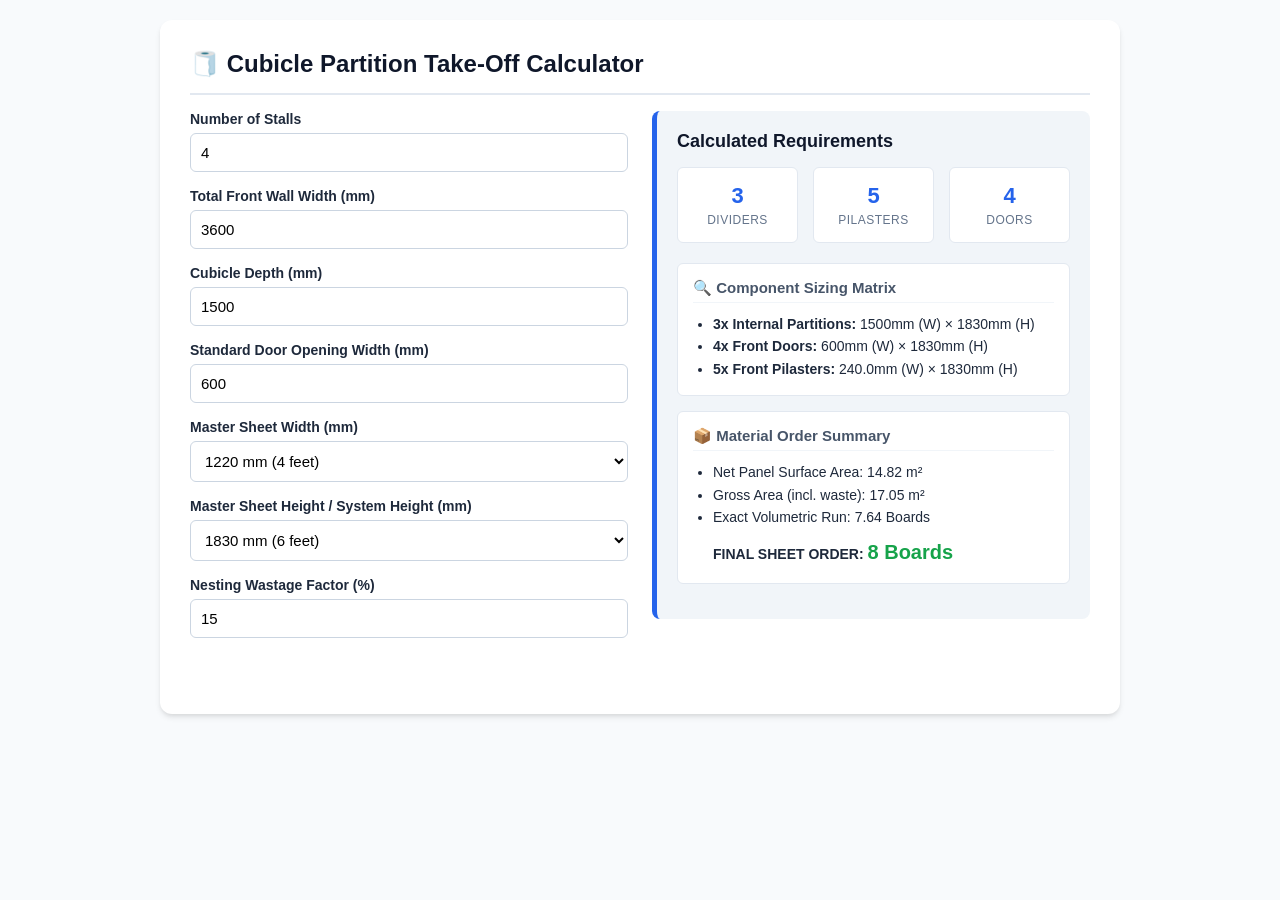
==== calculate.html @ b40cb9f7 "swp37" ====
<!DOCTYPE html>
<html lang="en">
<head>
    <meta charset="UTF-8">
    <meta name="viewport" content="width=device-width, initial-scale=1.0">
    <title>Toilet Cubicle Partition Calculator</title>
    <style>
        :root {
            --primary: #2563eb;
            --primary-hover: #1d4ed8;
            --bg-main: #f8fafc;
            --bg-card: #ffffff;
            --text-dark: #1e293b;
            --border-color: #cbd5e1;
        }

        body {
            font-family: -apple-system, BlinkMacSystemFont, "Segoe UI", Roboto, Helvetica, Arial, sans-serif;
            background-color: var(--bg-main);
            color: var(--text-dark);
            margin: 0;
            padding: 20px;
            display: flex;
            justify-content: center;
        }

        .container {
            width: 100%;
            max-width: 900px;
            background: var(--bg-card);
            padding: 30px;
            border-radius: 12px;
            box-shadow: 0 4px 6px -1px rgba(0,0,0,0.1), 0 2px 4px -1px rgba(0,0,0,0.06);
        }

        h1 {
            margin-top: 0;
            color: #0f172a;
            font-size: 24px;
            border-bottom: 2px solid #e2e8f0;
            padding-bottom: 15px;
        }

        .layout-grid {
            display: grid;
            grid-template-columns: 1fr 1fr;
            gap: 24px;
            margin-bottom: 30px;
        }

        @media (max-width: 768px) {
            .layout-grid { grid-template-columns: 1fr; }
        }

        .form-group {
            margin-bottom: 16px;
        }

        label {
            display: block;
            font-weight: 600;
            margin-bottom: 6px;
            font-size: 14px;
        }

        input, select {
            width: 100%;
            padding: 10px;
            border: 1px solid var(--border-color);
            border-radius: 6px;
            font-size: 15px;
            box-sizing: border-box;
            background-color: #fff;
        }

        input:focus, select:focus {
            outline: 2px solid var(--primary);
            border-color: transparent;
        }

        .results-panel {
            background-color: #f1f5f9;
            padding: 20px;
            border-radius: 8px;
            border-left: 5px solid var(--primary);
        }

        .results-title {
            font-size: 18px;
            font-weight: 700;
            margin-top: 0;
            margin-bottom: 15px;
            color: #0f172a;
        }

        .kpi-row {
            display: grid;
            grid-template-columns: repeat(3, 1fr);
            gap: 15px;
            margin-bottom: 20px;
        }

        .kpi-card {
            background: var(--bg-card);
            padding: 15px;
            border-radius: 6px;
            text-align: center;
            border: 1px solid #e2e8f0;
        }

        .kpi-val {
            font-size: 22px;
            font-weight: 800;
            color: var(--primary);
        }

        .kpi-lbl {
            font-size: 12px;
            color: #64748b;
            margin-top: 4px;
            text-transform: uppercase;
            letter-spacing: 0.5px;
        }

        .matrix-box, .order-box {
            background: var(--bg-card);
            padding: 15px;
            border-radius: 6px;
            border: 1px solid #e2e8f0;
            margin-bottom: 15px;
        }

        .matrix-box h3, .order-box h3 {
            margin-top: 0;
            margin-bottom: 10px;
            font-size: 15px;
            color: #475569;
            border-bottom: 1px solid #f1f5f9;
            padding-bottom: 5px;
        }

        ul {
            margin: 0;
            padding-left: 20px;
            font-size: 14px;
            line-height: 1.6;
        }

        .alert-error {
            background-color: #fef2f2;
            color: #991b1b;
            padding: 12px;
            border-radius: 6px;
            border: 1px solid #fca5a5;
            margin-bottom: 20px;
            font-size: 14px;
            display: none;
        }

        .order-highlight {
            font-size: 20px;
            font-weight: 700;
            color: #16a34a;
        }
    </style>
</head>
<body>

<div class="container">
    <h1>🧻 Cubicle Partition Take-Off Calculator</h1>
    
    <div class="layout-grid">
        <!-- Input Section -->
        <div>
            <div class="form-group">
                <label for="numStalls">Number of Stalls</label>
                <input type="number" id="numStalls" value="4" min="1" max="20">
            </div>
            <div class="form-group">
                <label for="totalWidth">Total Front Wall Width (mm)</label>
                <input type="number" id="totalWidth" value="3600" min="1000">
            </div>
            <div class="form-group">
                <label for="depth">Cubicle Depth (mm)</label>
                <input type="number" id="depth" value="1500" min="500">
            </div>
            <div class="form-group">
                <label for="doorWidth">Standard Door Opening Width (mm)</label>
                <input type="number" id="doorWidth" value="600" min="400">
            </div>
            <div class="form-group">
                <label for="boardW">Master Sheet Width (mm)</label>
                <select id="boardW">
                    <option value="1220">1220 mm (4 feet)</option>
                    <option value="1530">1530 mm (5 feet)</option>
                    <option value="1830">1830 mm (6 feet)</option>
                </select>
            </div>
            <div class="form-group">
                <label for="boardH">Master Sheet Height / System Height (mm)</label>
                <select id="boardH">
                    <option value="1830">1830 mm (6 feet)</option>
                    <option value="2130">2130 mm (7 feet)</option>
                </select>
            </div>
            <div class="form-group">
                <label for="wastage">Nesting Wastage Factor (%)</label>
                <input type="number" id="wastage" value="15" min="0" max="100">
            </div>
        </div>

        <!-- Output Section -->
        <div>
            <div id="errorBox" class="alert-error"></div>
            
            <div class="results-panel" id="resultsPanel">
                <div class="results-title">Calculated Requirements</div>
                
                <!-- Component Counts -->
                <div class="kpi-row">
                    <div class="kpi-card">
                        <div class="kpi-val" id="countDividers">0</div>
                        <div class="kpi-lbl">Dividers</div>
                    </div>
                    <div class="kpi-card">
                        <div class="kpi-val" id="countPilasters">0</div>
                        <div class="kpi-lbl">Pilasters</div>
                    </div>
                    <div class="kpi-card">
                        <div class="kpi-val" id="countDoors">0</div>
                        <div class="kpi-lbl">Doors</div>
                    </div>
                </div>

                <!-- Cutting Sizes -->
                <div class="matrix-box">
                    <h3>🔍 Component Sizing Matrix</h3>
                    <ul>
                        <li id="sizeDividers">Internal Partitions: -</li>
                        <li id="sizeDoors">Front Doors: -</li>
                        <li id="sizePilasters">Front Pilasters: -</li>
                    </ul>
                </div>

                <!-- Material Purchasing Estimates -->
                <div class="order-box">
                    <h3>📦 Material Order Summary</h3>
                    <ul>
                        <li>Net Panel Surface Area: <span id="netArea">0.00</span> m²</li>
                        <li>Gross Area (incl. waste): <span id="grossArea">0.00</span> m²</li>
                        <li>Exact Volumetric Run: <span id="rawSheets">0.00</span> Boards</li>
                        <li style="margin-top:8px; list-style-type:none;">
                            <strong>FINAL SHEET ORDER: </strong> 
                            <span id="finalOrder" class="order-highlight">0 Boards</span>
                        </li>
                    </ul>
                </div>
            </div>
        </div>
    </div>
</div>

<script>
    // Gather UI Elements
    const numStallsInput = document.getElementById('numStalls');
    const totalWidthInput = document.getElementById('totalWidth');
    const depthInput = document.getElementById('depth');
    const doorWidthInput = document.getElementById('doorWidth');
    const boardWSelect = document.getElementById('boardW');
    const boardHSelect = document.getElementById('boardH');
    const wastageInput = document.getElementById('wastage');

    const errorBox = document.getElementById('errorBox');
    const resultsPanel = document.getElementById('resultsPanel');

    const countDividers = document.getElementById('countDividers');
    const countPilasters = document.getElementById('countPilasters');
    const countDoors = document.getElementById('countDoors');

    const sizeDividers = document.getElementById('sizeDividers');
    const sizeDoors = document.getElementById('sizeDoors');
    const sizePilasters = document.getElementById('sizePilasters');

    const netAreaSpan = document.getElementById('netArea');
    const grossAreaSpan = document.getElementById('grossArea');
    const rawSheetsSpan = document.getElementById('rawSheets');
    const finalOrderSpan = document.getElementById('finalOrder');

    // Computational Core Engine function
    function calculate() {
        // Parse numerical raw input parameters
        const numStalls = parseInt(numStallsInput.value) || 0;
        const totalWidth = parseFloat(totalWidthInput.value) || 0;
        const depth = parseFloat(depthInput.value) || 0;
        const doorWidth = parseFloat(doorWidthInput.value) || 0;
        const boardW = parseFloat(boardWSelect.value);
        const boardH = parseFloat(boardHSelect.value);
        const wastage = (parseFloat(wastageInput.value) || 0) / 100;

        // Validation Rules
        if (numStalls <= 0 || totalWidth <= 0 || depth <= 0 || doorWidth <= 0) {
            showError("Please enter values greater than zero for all geometric variables.");
            return;
        }

        // Structural Component Assignments (Inline Run terminating on masonry walls)
        const dividers = numStalls - 1;
        const pilasters = numStalls + 1;
        const doors = numStalls;

        const totalDoorWidth = doors * doorWidth;
        const remainingSpace = totalWidth - totalDoorWidth;

        // Space Conflict Check
        if (remainingSpace <= 0) {
            showError(`🚨 <strong>Layout Conflict:</strong> Combined door widths (${totalDoorWidth}mm) exceed front wall width (${totalWidth}mm). Reduce stall counts or shrink standard doors.`);
            return;
        }

        // Hide errors if calculations clear validation
        clearError();

        const avgPilasterW = remainingSpace / pilasters;

        // Area Calculations (Square Millimeters to Square Meters conversion)
        const sheetArea = boardW * boardH;
        const areaDividers = dividers * (depth * boardH);
        const areaDoors = doors * (doorWidth * boardH);
        const areaPilasters = pilasters * (avgPilasterW * boardH);

        const netSurfaceArea = areaDividers + areaDoors + areaPilasters;
        const grossSurfaceArea = netSurfaceArea * (1 + wastage);
        const rawSheetsCalculated = grossSurfaceArea / sheetArea;
        const finalSheetOrder = Math.ceil(rawSheetsCalculated);

        // Update Text & KPI Values in UI
        countDividers.textContent = dividers;
        countPilasters.textContent = pilasters;
        countDoors.textContent = doors;

        sizeDividers.innerHTML = `<strong>${dividers}x Internal Partitions:</strong> ${depth}mm (W) × ${boardH}mm (H)`;
        sizeDoors.innerHTML = `<strong>${doors}x Front Doors:</strong> ${doorWidth}mm (W) × ${boardH}mm (H)`;
        sizePilasters.innerHTML = `<strong>${pilasters}x Front Pilasters:</strong> ${avgPilasterW.toFixed(1)}mm (W) × ${boardH}mm (H)`;

        netAreaSpan.textContent = (netSurfaceArea / 1000000).toFixed(2);
        grossAreaSpan.textContent = (grossSurfaceArea / 1000000).toFixed(2);
        rawSheetsSpan.textContent = rawSheetsCalculated.toFixed(2);
        finalOrderSpan.textContent = `${finalSheetOrder} Boards`;
    }

    function showError(msg) {
        errorBox.innerHTML = msg;
        errorBox.style.display = 'block';
        resultsPanel.style.opacity = '0.3';
    }

    function clearError() {
        errorBox.style.display = 'none';
        resultsPanel.style.opacity = '1';
    }

    // Attach Event Listeners to recalculate in real-time as users type or change selections
    const inputs = [numStallsInput, totalWidthInput, depthInput, doorWidthInput, boardWSelect, boardHSelect, wastageInput];
    inputs.forEach(input => input.addEventListener('input', calculate));

    // Run basic initialization render on page mount
    calculate();
</script>

</body>
</html>
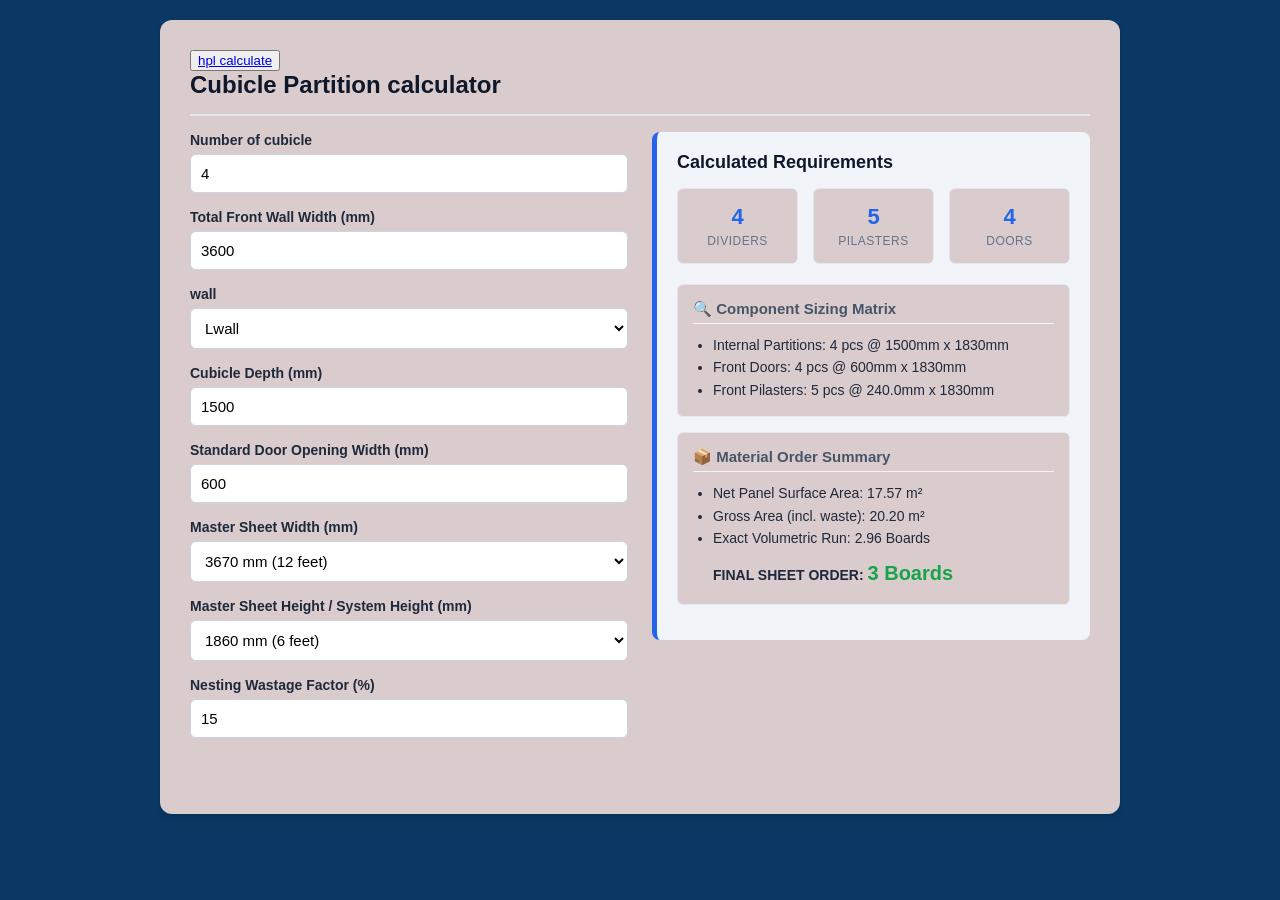
==== commit d8b2bde0: "changed" ====
--- a/calculate.html
+++ b/calculate.html
@@ -8,8 +8,8 @@
         :root {
             --primary: #2563eb;
             --primary-hover: #1d4ed8;
-            --bg-main: #f8fafc;
-            --bg-card: #ffffff;
+            --bg-main: #0a3764;
+            --bg-card: #dacccc;
             --text-dark: #1e293b;
             --border-color: #cbd5e1;
         }
@@ -165,15 +165,14 @@
     </style>
 </head>
 <body>
-
 <div class="container">
-    <h1>🧻 Cubicle Partition Take-Off Calculator</h1>
-    
+ <button><a href="index.html">hpl calculate</a></button>
+    <h1> Cubicle Partition calculator</h1>
     <div class="layout-grid">
         <!-- Input Section -->
         <div>
             <div class="form-group">
-                <label for="numStalls">Number of Stalls</label>
+                <label for="numStalls">Number of cubicle</label>
                 <input type="number" id="numStalls" value="4" min="1" max="20">
             </div>
             <div class="form-group">
@@ -181,6 +180,13 @@
                 <input type="number" id="totalWidth" value="3600" min="1000">
             </div>
             <div class="form-group">
+                <label for="wall">wall</label>
+                <select name="wall" id="wall">
+                    <option value="l">Lwall</option>
+                    <option value="c">Cwall</option>
+                </select>
+            </div>
+            <div class="form-group">
                 <label for="depth">Cubicle Depth (mm)</label>
                 <input type="number" id="depth" value="1500" min="500">
             </div>
@@ -191,16 +197,19 @@
             <div class="form-group">
                 <label for="boardW">Master Sheet Width (mm)</label>
                 <select id="boardW">
-                    <option value="1220">1220 mm (4 feet)</option>
-                    <option value="1530">1530 mm (5 feet)</option>
-                    <option value="1830">1830 mm (6 feet)</option>
+                    <option value="1220">3670 mm (12 feet)</option>
+                    <option value="1530">4300 mm (14 feet)</option>
+                    <option value="1830">2438 mm (8 feet)</option>
+    const sheet12x6 = (3670 * 1860); // mm2
+    const sheet14x6 = (4300 * 1860); // mm2
+    const sheet8x6 =(2438.4 * 1828.8); //mm2
                 </select>
             </div>
             <div class="form-group">
                 <label for="boardH">Master Sheet Height / System Height (mm)</label>
                 <select id="boardH">
-                    <option value="1830">1830 mm (6 feet)</option>
-                    <option value="2130">2130 mm (7 feet)</option>
+                    <option value="1830">1860 mm (6 feet)</option>
+                    <option value="2130">1828.8 mm (6 feet)</option>
                 </select>
             </div>
             <div class="form-group">
@@ -236,12 +245,11 @@
                 <div class="matrix-box">
                     <h3>🔍 Component Sizing Matrix</h3>
                     <ul>
-                        <li id="sizeDividers">Internal Partitions: -</li>
+                        <li id="sizeDividers"> Dividers: -</li>
                         <li id="sizeDoors">Front Doors: -</li>
                         <li id="sizePilasters">Front Pilasters: -</li>
                     </ul>
                 </div>
-
                 <!-- Material Purchasing Estimates -->
                 <div class="order-box">
                     <h3>📦 Material Order Summary</h3>
@@ -264,6 +272,7 @@
     // Gather UI Elements
     const numStallsInput = document.getElementById('numStalls');
     const totalWidthInput = document.getElementById('totalWidth');
+    const wallSelect =  document.getElementById('wall'); // Maps to your <select name="wall">
     const depthInput = document.getElementById('depth');
     const doorWidthInput = document.getElementById('doorWidth');
     const boardWSelect = document.getElementById('boardW');
@@ -291,6 +300,7 @@
         // Parse numerical raw input parameters
         const numStalls = parseInt(numStallsInput.value) || 0;
         const totalWidth = parseFloat(totalWidthInput.value) || 0;
+        const wallType = wallSelect.value; // 'l' for L-wall, 'c' for C-wall
         const depth = parseFloat(depthInput.value) || 0;
         const doorWidth = parseFloat(doorWidthInput.value) || 0;
         const boardW = parseFloat(boardWSelect.value);
@@ -303,10 +313,20 @@
             return;
         }
 
-        // Structural Component Assignments (Inline Run terminating on masonry walls)
-        const dividers = numStalls - 1;
-        const pilasters = numStalls + 1;
+        // Structural Component Assignments based on Layout Types
+        let dividers = 0;
+        let pilasters = 0;
         const doors = numStalls;
+
+        if (wallType === 'l') {
+            // L-Wall: Open on one side. Needs an extra divider/end panel to close the deep side.
+            dividers = (numStalls - 1) + 1; // standard inner dividers + 1 corner deep divider
+            pilasters = numStalls + 1;       // standard inline front pilaster count
+        } else {
+            // C-Wall: Closed between 3 masonry walls. 
+            dividers = numStalls - 1;       // only internal partitions needed
+            pilasters = numStalls + 1;       
+        }
 
         const totalDoorWidth = doors * doorWidth;
         const remainingSpace = totalWidth - totalDoorWidth;
@@ -317,53 +337,66 @@
             return;
         }
 
-        // Hide errors if calculations clear validation
-        clearError();
-
-        const avgPilasterW = remainingSpace / pilasters;
-
-        // Area Calculations (Square Millimeters to Square Meters conversion)
-        const sheetArea = boardW * boardH;
-        const areaDividers = dividers * (depth * boardH);
-        const areaDoors = doors * (doorWidth * boardH);
-        const areaPilasters = pilasters * (avgPilasterW * boardH);
-
-        const netSurfaceArea = areaDividers + areaDoors + areaPilasters;
-        const grossSurfaceArea = netSurfaceArea * (1 + wastage);
-        const rawSheetsCalculated = grossSurfaceArea / sheetArea;
-        const finalSheetOrder = Math.ceil(rawSheetsCalculated);
-
-        // Update Text & KPI Values in UI
+        // Clear errors and run final UI panel render using your structural variables
+        hideError();
+        
+        // Front system calculation variables
+        const individualPilasterWidth = remainingSpace / pilasters;
+
+        // UI Component Updates
         countDividers.textContent = dividers;
         countPilasters.textContent = pilasters;
         countDoors.textContent = doors;
 
-        sizeDividers.innerHTML = `<strong>${dividers}x Internal Partitions:</strong> ${depth}mm (W) × ${boardH}mm (H)`;
-        sizeDoors.innerHTML = `<strong>${doors}x Front Doors:</strong> ${doorWidth}mm (W) × ${boardH}mm (H)`;
-        sizePilasters.innerHTML = `<strong>${pilasters}x Front Pilasters:</strong> ${avgPilasterW.toFixed(1)}mm (W) × ${boardH}mm (H)`;
-
-        netAreaSpan.textContent = (netSurfaceArea / 1000000).toFixed(2);
-        grossAreaSpan.textContent = (grossSurfaceArea / 1000000).toFixed(2);
-        rawSheetsSpan.textContent = rawSheetsCalculated.toFixed(2);
-        finalOrderSpan.textContent = `${finalSheetOrder} Boards`;
+        // Display Sizing Matrix
+        sizeDividers.textContent = `Internal Partitions: ${dividers} pcs @ ${depth}mm x ${boardH}mm`;
+        sizeDoors.textContent = `Front Doors: ${doors} pcs @ ${doorWidth}mm x ${boardH}mm`;
+        sizePilasters.textContent = `Front Pilasters: ${pilasters} pcs @ ${individualPilasterWidth.toFixed(1)}mm x ${boardH}mm`;
+
+        // Calculate Surface Areas (m²)
+        const dividerArea = (dividers * depth * boardH) / 1000000;
+        const doorArea = (doors * doorWidth * boardH) / 1000000;
+        const pilasterArea = (pilasters * individualPilasterWidth * boardH) / 1000000;
+        
+        const netArea = dividerArea + doorArea + pilasterArea;
+        const grossArea = netArea * (1 + wastage);
+
+        // Map selection element value back to exact template square millimetres
+        let sheetAreaMm2 = 0;
+        if (boardW === 1220) sheetAreaMm2 = 3670 * 1860;
+        else if (boardW === 1530) sheetAreaMm2 = 4300 * 1860;
+        else if (boardW === 1830) sheetAreaMm2 = 2438.4 * 1828.8;
+        
+        const sheetAreaM2 = sheetAreaMm2 / 1000000;
+        const rawSheets = grossArea / sheetAreaM2;
+        const finalOrder = Math.ceil(rawSheets);
+
+        // Print Order Summary Data
+        netAreaSpan.textContent = netArea.toFixed(2);
+        grossAreaSpan.textContent = grossArea.toFixed(2);
+        rawSheetsSpan.textContent = rawSheets.toFixed(2);
+        finalOrderSpan.textContent = `${finalOrder} Board${finalOrder !== 1 ? 's' : ''}`;
     }
 
+    // Helper functions for UI Messaging
     function showError(msg) {
         errorBox.innerHTML = msg;
         errorBox.style.display = 'block';
-        resultsPanel.style.opacity = '0.3';
+        resultsPanel.style.opacity = '0.4';
     }
 
-    function clearError() {
+    function hideError() {
         errorBox.style.display = 'none';
+        errorBox.innerHTML = '';
         resultsPanel.style.opacity = '1';
     }
 
-    // Attach Event Listeners to recalculate in real-time as users type or change selections
-    const inputs = [numStallsInput, totalWidthInput, depthInput, doorWidthInput, boardWSelect, boardHSelect, wastageInput];
-    inputs.forEach(input => input.addEventListener('input', calculate));
-
-    // Run basic initialization render on page mount
+    // Attach Event Listeners for Live Recalculations
+    [numStallsInput, totalWidthInput, wallSelect, depthInput, doorWidthInput, boardWSelect, boardHSelect, wastageInput].forEach(element => {
+        if(element) element.addEventListener('input', calculate);
+    });
+
+    // Run calculation on initial load
     calculate();
 </script>
 
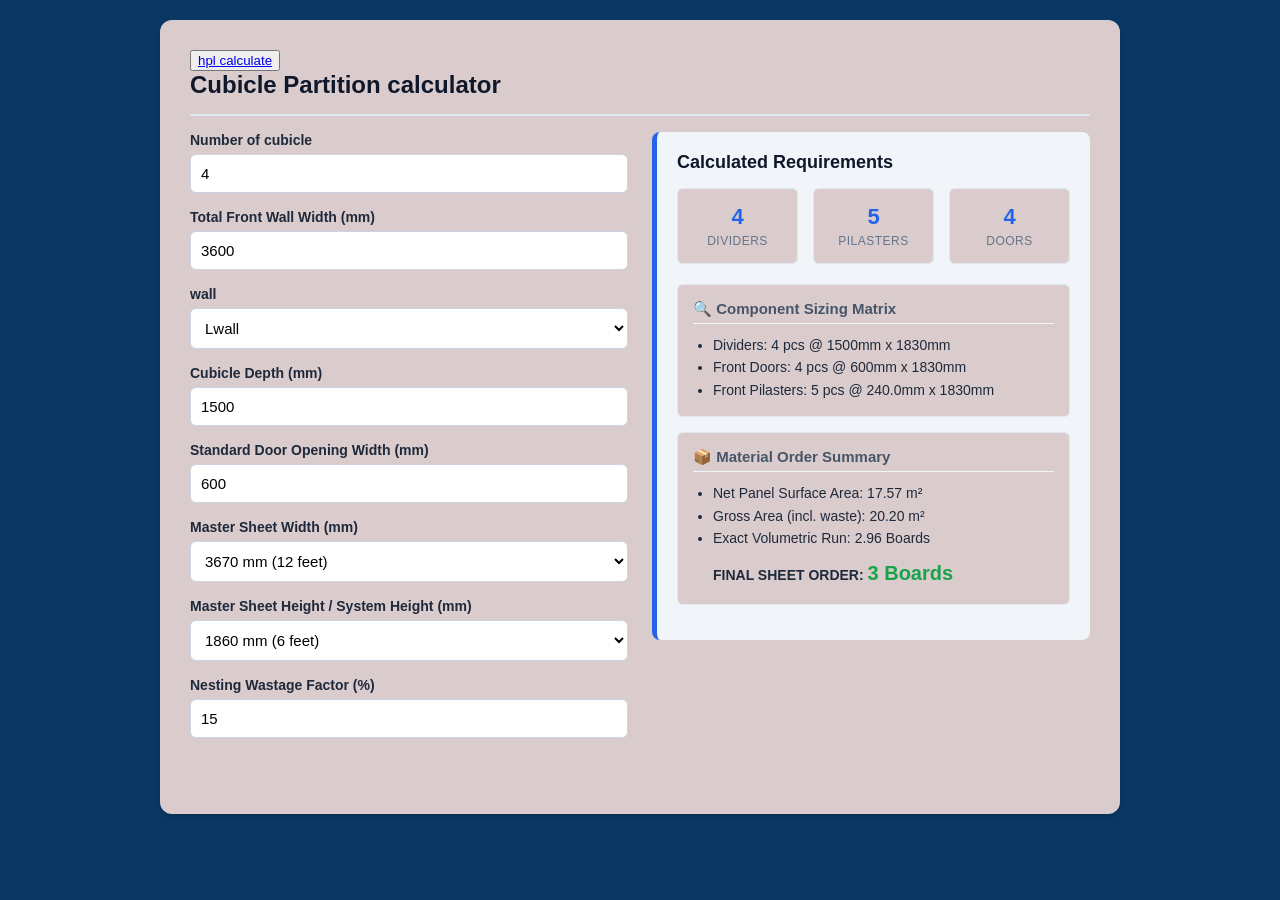
==== commit 65636e09: "divider" ====
--- a/calculate.html
+++ b/calculate.html
@@ -349,7 +349,7 @@
         countDoors.textContent = doors;
 
         // Display Sizing Matrix
-        sizeDividers.textContent = `Internal Partitions: ${dividers} pcs @ ${depth}mm x ${boardH}mm`;
+        sizeDividers.textContent = `Dividers: ${dividers} pcs @ ${depth}mm x ${boardH}mm`;
         sizeDoors.textContent = `Front Doors: ${doors} pcs @ ${doorWidth}mm x ${boardH}mm`;
         sizePilasters.textContent = `Front Pilasters: ${pilasters} pcs @ ${individualPilasterWidth.toFixed(1)}mm x ${boardH}mm`;
 
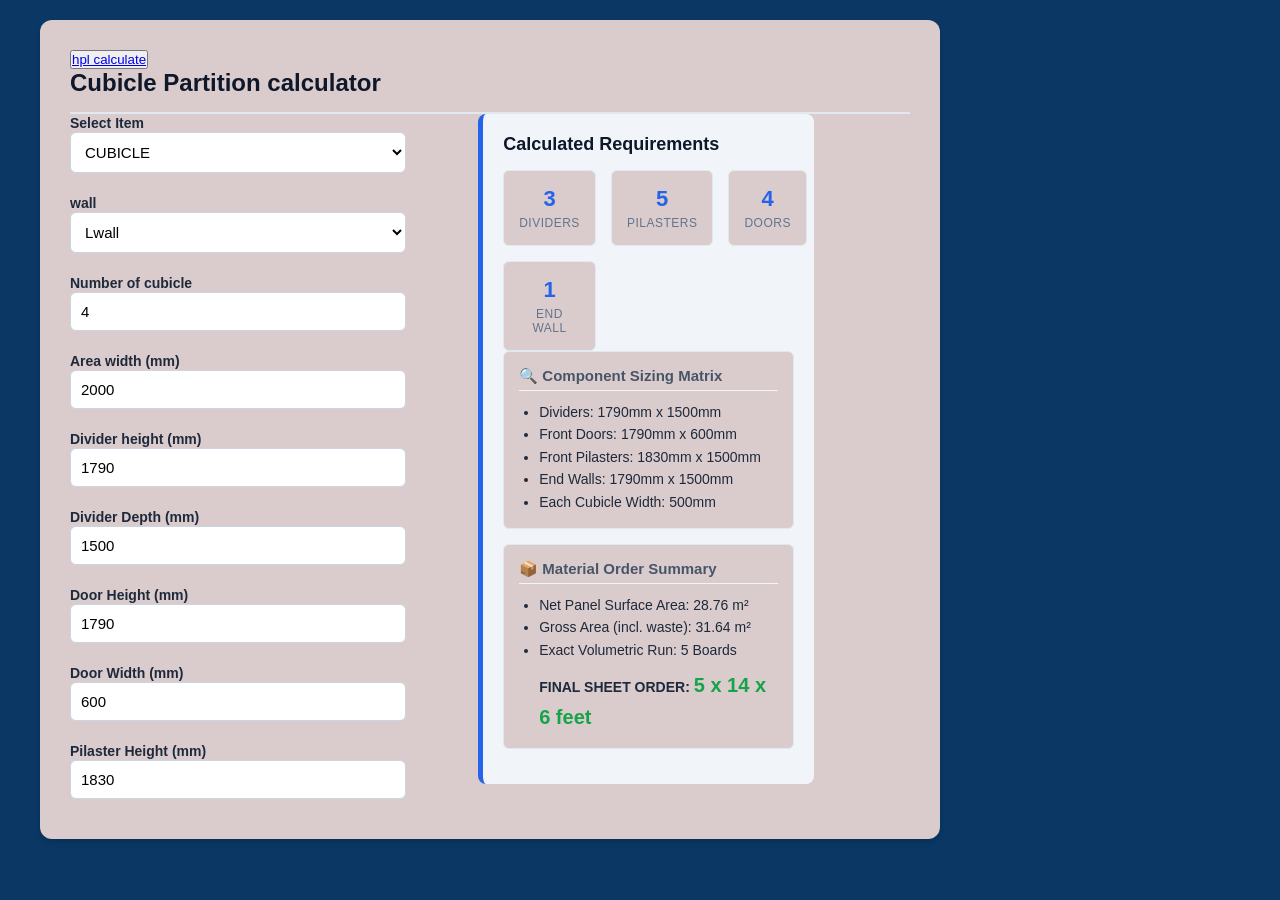
==== commit 25f42009: "Add files via upload" ====
--- a/calculate.html
+++ b/calculate.html
@@ -4,180 +4,22 @@
     <meta charset="UTF-8">
     <meta name="viewport" content="width=device-width, initial-scale=1.0">
     <title>Toilet Cubicle Partition Calculator</title>
-    <style>
-        :root {
-            --primary: #2563eb;
-            --primary-hover: #1d4ed8;
-            --bg-main: #0a3764;
-            --bg-card: #dacccc;
-            --text-dark: #1e293b;
-            --border-color: #cbd5e1;
-        }
-
-        body {
-            font-family: -apple-system, BlinkMacSystemFont, "Segoe UI", Roboto, Helvetica, Arial, sans-serif;
-            background-color: var(--bg-main);
-            color: var(--text-dark);
-            margin: 0;
-            padding: 20px;
-            display: flex;
-            justify-content: center;
-        }
-
-        .container {
-            width: 100%;
-            max-width: 900px;
-            background: var(--bg-card);
-            padding: 30px;
-            border-radius: 12px;
-            box-shadow: 0 4px 6px -1px rgba(0,0,0,0.1), 0 2px 4px -1px rgba(0,0,0,0.06);
-        }
-
-        h1 {
-            margin-top: 0;
-            color: #0f172a;
-            font-size: 24px;
-            border-bottom: 2px solid #e2e8f0;
-            padding-bottom: 15px;
-        }
-
-        .layout-grid {
-            display: grid;
-            grid-template-columns: 1fr 1fr;
-            gap: 24px;
-            margin-bottom: 30px;
-        }
-
-        @media (max-width: 768px) {
-            .layout-grid { grid-template-columns: 1fr; }
-        }
-
-        .form-group {
-            margin-bottom: 16px;
-        }
-
-        label {
-            display: block;
-            font-weight: 600;
-            margin-bottom: 6px;
-            font-size: 14px;
-        }
-
-        input, select {
-            width: 100%;
-            padding: 10px;
-            border: 1px solid var(--border-color);
-            border-radius: 6px;
-            font-size: 15px;
-            box-sizing: border-box;
-            background-color: #fff;
-        }
-
-        input:focus, select:focus {
-            outline: 2px solid var(--primary);
-            border-color: transparent;
-        }
-
-        .results-panel {
-            background-color: #f1f5f9;
-            padding: 20px;
-            border-radius: 8px;
-            border-left: 5px solid var(--primary);
-        }
-
-        .results-title {
-            font-size: 18px;
-            font-weight: 700;
-            margin-top: 0;
-            margin-bottom: 15px;
-            color: #0f172a;
-        }
-
-        .kpi-row {
-            display: grid;
-            grid-template-columns: repeat(3, 1fr);
-            gap: 15px;
-            margin-bottom: 20px;
-        }
-
-        .kpi-card {
-            background: var(--bg-card);
-            padding: 15px;
-            border-radius: 6px;
-            text-align: center;
-            border: 1px solid #e2e8f0;
-        }
-
-        .kpi-val {
-            font-size: 22px;
-            font-weight: 800;
-            color: var(--primary);
-        }
-
-        .kpi-lbl {
-            font-size: 12px;
-            color: #64748b;
-            margin-top: 4px;
-            text-transform: uppercase;
-            letter-spacing: 0.5px;
-        }
-
-        .matrix-box, .order-box {
-            background: var(--bg-card);
-            padding: 15px;
-            border-radius: 6px;
-            border: 1px solid #e2e8f0;
-            margin-bottom: 15px;
-        }
-
-        .matrix-box h3, .order-box h3 {
-            margin-top: 0;
-            margin-bottom: 10px;
-            font-size: 15px;
-            color: #475569;
-            border-bottom: 1px solid #f1f5f9;
-            padding-bottom: 5px;
-        }
-
-        ul {
-            margin: 0;
-            padding-left: 20px;
-            font-size: 14px;
-            line-height: 1.6;
-        }
-
-        .alert-error {
-            background-color: #fef2f2;
-            color: #991b1b;
-            padding: 12px;
-            border-radius: 6px;
-            border: 1px solid #fca5a5;
-            margin-bottom: 20px;
-            font-size: 14px;
-            display: none;
-        }
-
-        .order-highlight {
-            font-size: 20px;
-            font-weight: 700;
-            color: #16a34a;
-        }
-    </style>
+    <link rel="stylesheet" href="cstyle.css">
 </head>
 <body>
 <div class="container">
  <button><a href="index.html">hpl calculate</a></button>
     <h1> Cubicle Partition calculator</h1>
     <div class="layout-grid">
-        <!-- Input Section -->
-        <div>
-            <div class="form-group">
-                <label for="numStalls">Number of cubicle</label>
-                <input type="number" id="numStalls" value="4" min="1" max="20">
-            </div>
-            <div class="form-group">
-                <label for="totalWidth">Total Front Wall Width (mm)</label>
-                <input type="number" id="totalWidth" value="3600" min="1000">
+        <div class="input-panel">
+            <!-- Input Section -->
+            <div class="form-group">
+                <label for="numStalls">Select Item</label>
+              <select name="item" id="item">
+                    <option value="item1">CUBICLE</option>
+                    <option value="item2">URINAL</option>
+                    <OPTION value="item3">LOCKER</OPTION>
+                </select>
             </div>
             <div class="form-group">
                 <label for="wall">wall</label>
@@ -186,40 +28,38 @@
                     <option value="c">Cwall</option>
                 </select>
             </div>
-            <div class="form-group">
-                <label for="depth">Cubicle Depth (mm)</label>
+        
+            <div class="form-group">
+                <label for="numStalls">Number of cubicle</label>
+                <input type="number" id="numStalls" value="4" min="1" max="20">
+            </div>
+              <div class="form-group">
+                <label for="totalwidth">Area width (mm)</label>
+                <input type="number" id="totalwidth" value="2000" min="1000">
+            </div>
+            <div class="form-group">
+                <label for="dividerHeight">Divider height (mm)</label>
+                <input type="number" id="dividerHeight" value="1790" min="1000">
+            </div>
+             <div class="form-group">
+                <label for="depth">Divider Depth (mm)</label>
                 <input type="number" id="depth" value="1500" min="500">
             </div>
-            <div class="form-group">
-                <label for="doorWidth">Standard Door Opening Width (mm)</label>
+             <div class="form-group">
+                <label for="doorHeight">Door Height (mm)</label>
+                <input type="number" id="doorHeight" value="1790" min="1000">
+            </div>
+             <div class="form-group">
+                <label for="doorWidth"> Door  Width (mm)</label>
                 <input type="number" id="doorWidth" value="600" min="400">
             </div>
             <div class="form-group">
-                <label for="boardW">Master Sheet Width (mm)</label>
-                <select id="boardW">
-                    <option value="1220">3670 mm (12 feet)</option>
-                    <option value="1530">4300 mm (14 feet)</option>
-                    <option value="1830">2438 mm (8 feet)</option>
-    const sheet12x6 = (3670 * 1860); // mm2
-    const sheet14x6 = (4300 * 1860); // mm2
-    const sheet8x6 =(2438.4 * 1828.8); //mm2
-                </select>
-            </div>
-            <div class="form-group">
-                <label for="boardH">Master Sheet Height / System Height (mm)</label>
-                <select id="boardH">
-                    <option value="1830">1860 mm (6 feet)</option>
-                    <option value="2130">1828.8 mm (6 feet)</option>
-                </select>
-            </div>
-            <div class="form-group">
-                <label for="wastage">Nesting Wastage Factor (%)</label>
-                <input type="number" id="wastage" value="15" min="0" max="100">
+                <label for="pilasterHeight">Pilaster Height (mm)</label>
+                <input type="number" id="pilasterHeight" value="1830" min="1000">
             </div>
         </div>
-
         <!-- Output Section -->
-        <div>
+        <div class="output-panel">
             <div id="errorBox" class="alert-error"></div>
             
             <div class="results-panel" id="resultsPanel">
@@ -239,6 +79,10 @@
                         <div class="kpi-val" id="countDoors">0</div>
                         <div class="kpi-lbl">Doors</div>
                     </div>
+                    <div class="kpi-card">
+                        <div class="kpi-val" id="endwall">0</div>
+                        <div class="kpi-lbl">End Wall</div>
+                    </div>
                 </div>
 
                 <!-- Cutting Sizes -->
@@ -248,6 +92,8 @@
                         <li id="sizeDividers"> Dividers: -</li>
                         <li id="sizeDoors">Front Doors: -</li>
                         <li id="sizePilasters">Front Pilasters: -</li>
+                        <li id="sizeEndwalls">End Walls: -</li>
+                        <li id="sizeCubicleWidth">Each Cubicle Width: -</li>
                     </ul>
                 </div>
                 <!-- Material Purchasing Estimates -->
@@ -267,137 +113,165 @@
         </div>
     </div>
 </div>
-
+<canvas id="resultsCanvas">
+</canvas>
 <script>
-    // Gather UI Elements
+    const itemSelect = document.getElementById('item');
+    const wallSelect = document.getElementById('wall');
     const numStallsInput = document.getElementById('numStalls');
-    const totalWidthInput = document.getElementById('totalWidth');
-    const wallSelect =  document.getElementById('wall'); // Maps to your <select name="wall">
+    const totalWidthInput = document.getElementById('totalwidth');
+    const dividerHeightInput = document.getElementById('dividerHeight');
     const depthInput = document.getElementById('depth');
+    const doorHeightInput = document.getElementById('doorHeight');
     const doorWidthInput = document.getElementById('doorWidth');
-    const boardWSelect = document.getElementById('boardW');
-    const boardHSelect = document.getElementById('boardH');
-    const wastageInput = document.getElementById('wastage');
-
+    const pilasterHeightInput = document.getElementById('pilasterHeight');
+    const resultPanel = document.getElementById('resultsPanel');
     const errorBox = document.getElementById('errorBox');
-    const resultsPanel = document.getElementById('resultsPanel');
-
-    const countDividers = document.getElementById('countDividers');
-    const countPilasters = document.getElementById('countPilasters');
-    const countDoors = document.getElementById('countDoors');
-
-    const sizeDividers = document.getElementById('sizeDividers');
-    const sizeDoors = document.getElementById('sizeDoors');
-    const sizePilasters = document.getElementById('sizePilasters');
-
-    const netAreaSpan = document.getElementById('netArea');
-    const grossAreaSpan = document.getElementById('grossArea');
-    const rawSheetsSpan = document.getElementById('rawSheets');
-    const finalOrderSpan = document.getElementById('finalOrder');
-
-    // Computational Core Engine function
+    const netAreaEl = document.getElementById('netArea');
+    const grossAreaEl = document.getElementById('grossArea');
+    const rawSheetsEl = document.getElementById('rawSheets');
+    const finalOrderEl = document.getElementById('finalOrder');
+
+    const availablesheets = [
+      { name: "12 x 6 feet", width: 3670, height: 1860 },
+      { name: "14 x 6 feet", width: 4300, height: 1830 }
+    ];
+
+    function init() {
+        if (itemSelect && wallSelect && numStallsInput && totalWidthInput && dividerHeightInput && depthInput && doorHeightInput && doorWidthInput && pilasterHeightInput) {
+            itemSelect.addEventListener('change', calculate);
+            wallSelect.addEventListener('change', calculate);
+            numStallsInput.addEventListener('input', calculate);
+            totalWidthInput.addEventListener('input', calculate);
+            dividerHeightInput.addEventListener('input', calculate);
+            depthInput.addEventListener('input', calculate);
+            doorHeightInput.addEventListener('input', calculate);
+            doorWidthInput.addEventListener('input', calculate);
+            pilasterHeightInput.addEventListener('input', calculate);
+        }
+
+        if (resultPanel) {
+            resultPanel.style.display = 'none';
+        }
+        if (errorBox) {
+            errorBox.style.display = 'none';
+        }
+
+        calculate();
+    }
+
+    if (document.readyState === 'loading') {
+        document.addEventListener('DOMContentLoaded', init);
+    } else {
+        init();
+    }
+
+    function showError(message) {
+        if (errorBox) {
+            errorBox.textContent = message;
+            errorBox.style.display = 'block';
+        }
+        if (resultPanel) {
+            resultPanel.style.display = 'none';
+        }
+    }
+
+    function hideError() {
+        if (errorBox) {
+            errorBox.style.display = 'none';
+            errorBox.textContent = '';
+        }
+    }
+
     function calculate() {
-        // Parse numerical raw input parameters
-        const numStalls = parseInt(numStallsInput.value) || 0;
-        const totalWidth = parseFloat(totalWidthInput.value) || 0;
-        const wallType = wallSelect.value; // 'l' for L-wall, 'c' for C-wall
-        const depth = parseFloat(depthInput.value) || 0;
-        const doorWidth = parseFloat(doorWidthInput.value) || 0;
-        const boardW = parseFloat(boardWSelect.value);
-        const boardH = parseFloat(boardHSelect.value);
-        const wastage = (parseFloat(wastageInput.value) || 0) / 100;
-
-        // Validation Rules
-        if (numStalls <= 0 || totalWidth <= 0 || depth <= 0 || doorWidth <= 0) {
-            showError("Please enter values greater than zero for all geometric variables.");
+        if (!itemSelect || !wallSelect || !numStallsInput || !totalWidthInput || !dividerHeightInput || !depthInput || !doorHeightInput || !doorWidthInput || !pilasterHeightInput) {
             return;
         }
 
-        // Structural Component Assignments based on Layout Types
-        let dividers = 0;
-        let pilasters = 0;
-        const doors = numStalls;
-
-        if (wallType === 'l') {
-            // L-Wall: Open on one side. Needs an extra divider/end panel to close the deep side.
-            dividers = (numStalls - 1) + 1; // standard inner dividers + 1 corner deep divider
-            pilasters = numStalls + 1;       // standard inline front pilaster count
-        } else {
-            // C-Wall: Closed between 3 masonry walls. 
-            dividers = numStalls - 1;       // only internal partitions needed
-            pilasters = numStalls + 1;       
-        }
-
-        const totalDoorWidth = doors * doorWidth;
-        const remainingSpace = totalWidth - totalDoorWidth;
-
-        // Space Conflict Check
-        if (remainingSpace <= 0) {
-            showError(`🚨 <strong>Layout Conflict:</strong> Combined door widths (${totalDoorWidth}mm) exceed front wall width (${totalWidth}mm). Reduce stall counts or shrink standard doors.`);
+        const item = itemSelect.value;
+        const wallType = wallSelect.value;
+        const numStalls = parseInt(numStallsInput.value, 10);
+        const totalWidth = parseFloat(totalWidthInput.value);
+        const dividerHeight = parseFloat(dividerHeightInput.value);
+        const depth = parseFloat(depthInput.value);
+        const doorHeight = parseFloat(doorHeightInput.value);
+        const doorWidth = parseFloat(doorWidthInput.value);
+        const pilasterHeight = parseFloat(pilasterHeightInput.value);
+
+        if (isNaN(numStalls) || isNaN(totalWidth) || isNaN(dividerHeight) || isNaN(depth) || isNaN(doorHeight) || isNaN(doorWidth) || isNaN(pilasterHeight)) {
+            showError('Please enter valid numeric values for all fields.');
             return;
         }
 
-        // Clear errors and run final UI panel render using your structural variables
+        if (numStalls < 1 || totalWidth < 1000 || dividerHeight < 1000 || depth < 500 || doorHeight < 1000 || doorWidth < 400 || pilasterHeight < 1000) {
+            showError('Please ensure all values meet the minimum requirements.');
+            return;
+        }
+
         hideError();
-        
-        // Front system calculation variables
-        const individualPilasterWidth = remainingSpace / pilasters;
-
-        // UI Component Updates
-        countDividers.textContent = dividers;
-        countPilasters.textContent = pilasters;
-        countDoors.textContent = doors;
-
-        // Display Sizing Matrix
-        sizeDividers.textContent = `Dividers: ${dividers} pcs @ ${depth}mm x ${boardH}mm`;
-        sizeDoors.textContent = `Front Doors: ${doors} pcs @ ${doorWidth}mm x ${boardH}mm`;
-        sizePilasters.textContent = `Front Pilasters: ${pilasters} pcs @ ${individualPilasterWidth.toFixed(1)}mm x ${boardH}mm`;
-
-        // Calculate Surface Areas (m²)
-        const dividerArea = (dividers * depth * boardH) / 1000000;
-        const doorArea = (doors * doorWidth * boardH) / 1000000;
-        const pilasterArea = (pilasters * individualPilasterWidth * boardH) / 1000000;
-        
-        const netArea = dividerArea + doorArea + pilasterArea;
-        const grossArea = netArea * (1 + wastage);
-
-        // Map selection element value back to exact template square millimetres
-        let sheetAreaMm2 = 0;
-        if (boardW === 1220) sheetAreaMm2 = 3670 * 1860;
-        else if (boardW === 1530) sheetAreaMm2 = 4300 * 1860;
-        else if (boardW === 1830) sheetAreaMm2 = 2438.4 * 1828.8;
-        
-        const sheetAreaM2 = sheetAreaMm2 / 1000000;
-        const rawSheets = grossArea / sheetAreaM2;
-        const finalOrder = Math.ceil(rawSheets);
-
-        // Print Order Summary Data
-        netAreaSpan.textContent = netArea.toFixed(2);
-        grossAreaSpan.textContent = grossArea.toFixed(2);
-        rawSheetsSpan.textContent = rawSheets.toFixed(2);
-        finalOrderSpan.textContent = `${finalOrder} Board${finalOrder !== 1 ? 's' : ''}`;
-    }
-
-    // Helper functions for UI Messaging
-    function showError(msg) {
-        errorBox.innerHTML = msg;
-        errorBox.style.display = 'block';
-        resultsPanel.style.opacity = '0.4';
-    }
-
-    function hideError() {
-        errorBox.style.display = 'none';
-        errorBox.innerHTML = '';
-        resultsPanel.style.opacity = '1';
-    }
-
-    // Attach Event Listeners for Live Recalculations
-    [numStallsInput, totalWidthInput, wallSelect, depthInput, doorWidthInput, boardWSelect, boardHSelect, wastageInput].forEach(element => {
-        if(element) element.addEventListener('input', calculate);
-    });
-
-    // Run calculation on initial load
-    calculate();
+
+        const cubicleWidth = totalWidth / numStalls;
+        const countDividers = Math.max(0, numStalls - 1);
+        const countDoors = numStalls;
+        const countPilasters = numStalls + 1;
+        const endWalls = wallType === 'c' ? 0 : 1;
+
+        const dividerArea = countDividers * dividerHeight * depth;
+        const doorArea = countDoors * doorHeight * doorWidth;
+        const pilasterArea = countPilasters * pilasterHeight * depth;
+        const endwallArea = endWalls * dividerHeight * depth;
+        const netArea = (dividerArea + doorArea + pilasterArea + endwallArea) / 1_000_000;
+        const wasteFactor = 1.10;
+        const grossArea = netArea * wasteFactor;
+
+        const sheetOptions = availablesheets.map(sheet => {
+            const sheetArea = (sheet.width * sheet.height) / 1_000_000;
+            return {
+                sheet,
+                boards: Math.ceil(grossArea / sheetArea),
+                sheetArea
+            };
+        });
+
+        const bestSheet = sheetOptions.reduce((best, option) => {
+            if (!best || option.boards < best.boards || (option.boards === best.boards && option.sheetArea > best.sheetArea)) {
+                return option;
+            }
+            return best;
+        }, null);
+
+        document.getElementById('countDividers').textContent = countDividers;
+        document.getElementById('countPilasters').textContent = countPilasters;
+        document.getElementById('countDoors').textContent = countDoors;
+        document.getElementById('endwall').textContent = endWalls;
+
+        document.getElementById('sizeDividers').textContent = `Dividers: ${dividerHeight}mm x ${depth}mm`;
+        document.getElementById('sizeDoors').textContent = `Front Doors: ${doorHeight}mm x ${doorWidth}mm`;
+        document.getElementById('sizePilasters').textContent = `Front Pilasters: ${pilasterHeight}mm x ${depth}mm`;
+        document.getElementById('sizeEndwalls').textContent = `End Walls: ${dividerHeight}mm x ${depth}mm`;
+        document.getElementById('sizeCubicleWidth').textContent = `Each Cubicle Width: ${cubicleWidth.toFixed(0)}mm`;
+
+        if (netAreaEl) netAreaEl.textContent = netArea.toFixed(2);
+        if (grossAreaEl) grossAreaEl.textContent = grossArea.toFixed(2);
+        if (rawSheetsEl) rawSheetsEl.textContent = bestSheet ? `${bestSheet.boards}` : '0.00';
+        if (finalOrderEl) {
+            finalOrderEl.textContent = bestSheet ? `${bestSheet.boards} x ${bestSheet.sheet.name}` : '0 Boards';
+        }
+
+        if (resultPanel) {
+            resultPanel.style.display = 'block';
+        }
+    }
+
+    document.addEventListener('DOMContentLoaded', init);
+    function drawResults() {
+        const canvas = document.getElementById('resultsCanvas');
+        if (canvas) {
+            const ctx = canvas.getContext('2d');
+            ctx.clearRect(0, 0, canvas.width, canvas.height);
+            // Placeholder for future visualizations
+        }
+    }
 </script>
 
 </body>
--- a/cstyle.css
+++ b/cstyle.css
@@ -0,0 +1,160 @@
+
+        :root {
+            --primary: #2563eb;
+            --primary-hover: #1d4ed8;
+            --bg-main: #0a3764;
+            --bg-card: #dacccc;
+            --text-dark: #1e293b;
+            --border-color: #cbd5e1;
+        }
+        *{margin:0; padding:0; box-sizing:border-box;}
+        body {
+            font-family: -apple-system, 
+            BlinkMacSystemFont, "Segoe UI", Roboto, Helvetica, Arial, sans-serif;
+            background-color: var(--bg-main);
+            color: var(--text-dark);
+            padding: 20px;
+            display: flex;
+            justify-content: center;
+        }
+        .container {
+            width: 100%;
+            max-width: 900px;
+            background: var(--bg-card);
+            padding: 30px;
+            border-radius: 12px;
+            box-shadow: 0 4px 6px -1px rgba(0,0,0,0.1), 0 2px 4px -1px rgba(0,0,0,0.06);
+        }
+        h1 {
+            margin-top: 0;
+            color: #0f172a;
+            font-size: 24px;
+            border-bottom: 2px solid #e2e8f0;
+            padding-bottom: 15px;
+        }
+
+        .layout-grid {
+            display: grid;
+            grid-template-columns: 40% 40%;
+            gap: 5px;
+            margin-bottom: 5px;
+            width: 100%;
+            align-items: start;
+        }
+
+        @media (max-width: 1024px) {
+            .layout-grid { grid-template-columns: 1fr; }
+        }
+
+        .input-panel {
+            display: flex;
+            flex-direction: column;
+            gap: 16px;
+        }
+
+        .output-panel {
+            width: 100%;
+            margin-left: 20%;
+        }
+
+        .form-group {
+            margin-bottom: 5px;
+        }
+
+        label {
+            display: inline;
+            font-weight: 600;
+            margin-bottom: 6px;
+            font-size: 14px;
+        }
+
+        input, select {
+            width: 100%;
+            padding: 10px;
+            margin: 0;
+            border: 1px solid var(--border-color);
+            border-radius: 6px;
+            font-size: 15px;
+            background-color: #fff;
+        }
+
+        input:focus, select:focus {
+            outline: 2px solid var(--primary);
+            border-color: transparent;
+        }
+
+        .results-panel {
+            background-color: #f1f5f9;
+            padding: 20px;
+            border-radius: 8px;
+            border-left: 5px solid var(--primary);
+            width: 100%;
+            box-sizing: border-box;
+        }
+
+        .results-title {
+            font-size: 18px;
+            font-weight: 700;
+            margin-top: 0;
+            margin-bottom: 15px;
+            color: #0f172a;
+        }
+
+        .kpi-row {
+            display: inline-grid;
+            grid-template-columns: repeat(3, 1fr);
+            gap: 15px;
+        }
+
+        .kpi-card {
+            background: var(--bg-card);
+            padding: 15px;
+            border-radius: 6px;
+            text-align: center;
+            border: 1px solid #e2e8f0;
+        }
+        .kpi-val {
+            font-size: 22px;
+            font-weight: 800;
+            color: var(--primary);
+        }
+        .kpi-lbl {
+            font-size: 12px;
+            color: #64748b;
+            margin-top: 4px;
+            text-transform: uppercase;
+            letter-spacing: 0.5px;
+        }
+        .matrix-box, .order-box {
+            background: var(--bg-card);
+            padding: 15px;
+            border-radius: 6px;
+            border: 1px solid #e2e8f0;
+            margin-bottom: 15px;
+        }
+        .matrix-box h3, .order-box h3
+         { margin:0 0 10px 0; font-size:15px; 
+            color:#475569; border-bottom:1px solid #f1f5f9;
+             padding-bottom:5px; }
+        ul {
+            margin: 0;
+            padding-left: 20px;
+            font-size: 14px;
+            line-height: 1.6;
+        }
+        .alert-error {
+            background-color: #fef2f2;
+            color: #991b1b;
+            padding: 12px;
+            border-radius: 6px;
+            border: 1px solid #fca5a5;
+            margin-bottom: 20px;
+            font-size: 14px;
+            display: none;
+        }
+        .order-highlight {
+            font-size: 20px;
+            font-weight: 700;
+            color: #16a34a;
+        }
+    
